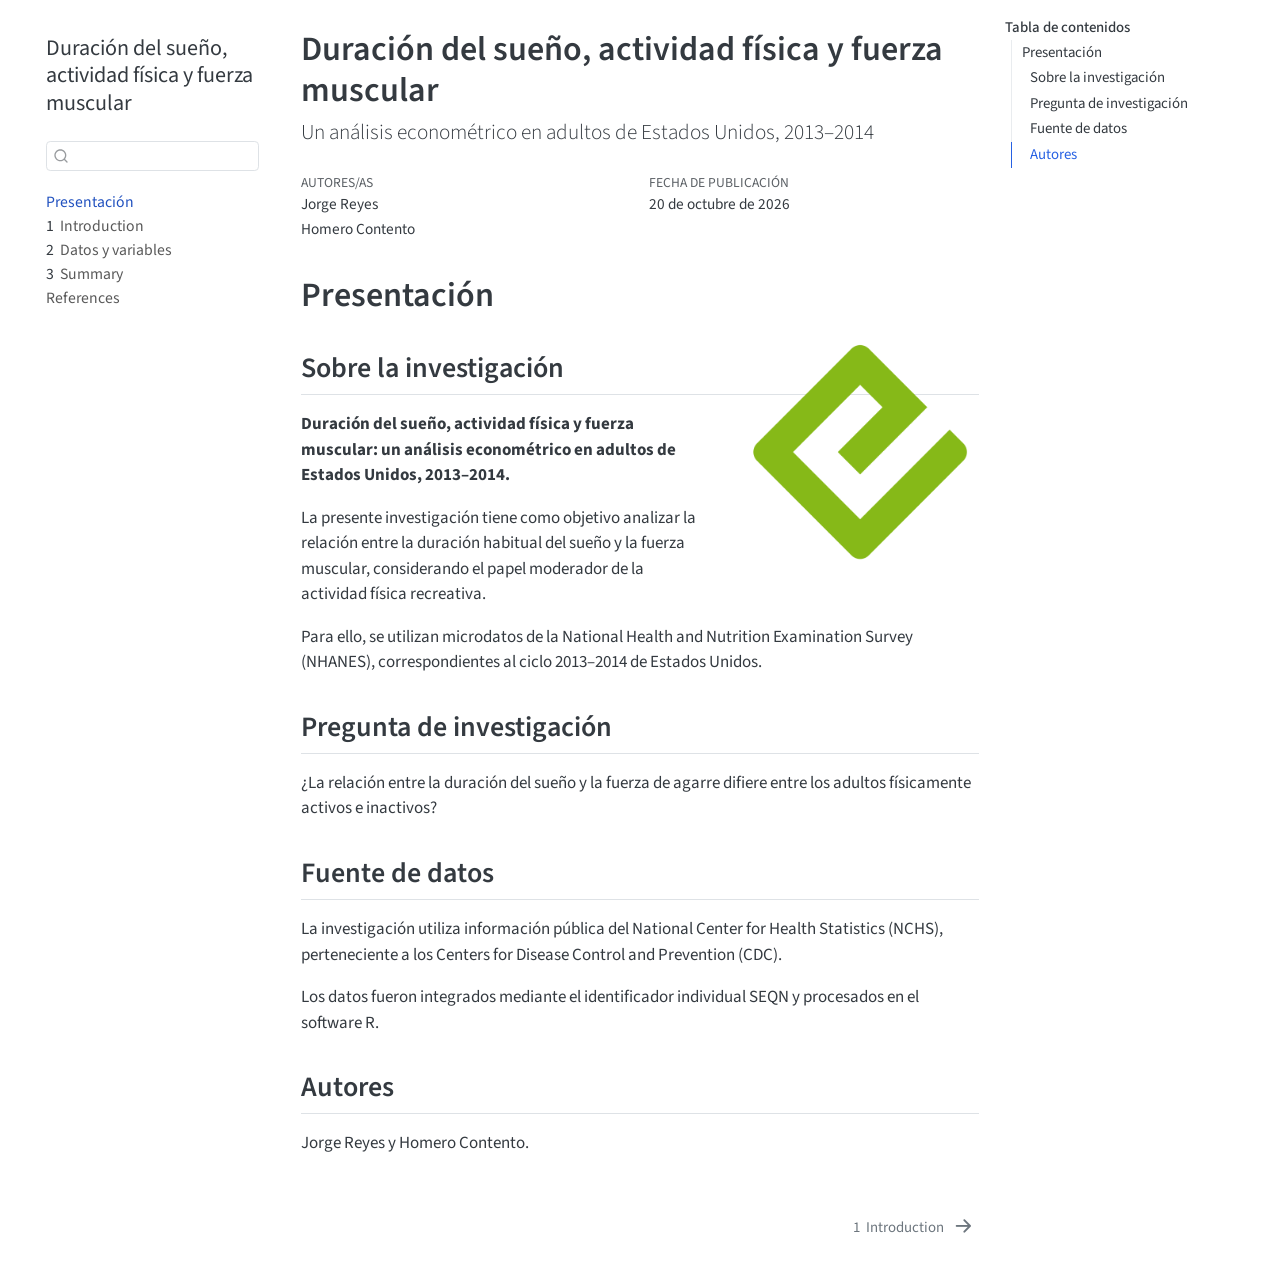
==== _book/index.html @ aa675093 "Proyecto de investigacion - Sueno, actividad fisica y fuerza muscular" ====
<!DOCTYPE html>
<html xmlns="http://www.w3.org/1999/xhtml" lang="es" xml:lang="es"><head>

<meta charset="utf-8">
<meta name="generator" content="quarto-1.10.19">

<meta name="viewport" content="width=device-width, initial-scale=1.0, user-scalable=yes">

<meta name="author" content="Jorge Reyes">
<meta name="author" content="Homero Contento">

<title>Duración del sueño, actividad física y fuerza muscular</title>
<style>
/* Default styles provided by pandoc.
** See https://pandoc.org/MANUAL.html#variables-for-html for config info.
*/
span.smallcaps{font-variant: small-caps;}
div.columns{display: flex; gap: 1.5em;}
div.column{flex: auto;}
@media screen {
div.columns{gap: min(4vw, 1.5em);}
div.column{overflow-x: auto;}
}
div.hanging-indent{margin-left: 1.5em; text-indent: -1.5em;}
ul.task-list{list-style: none;}
ul.task-list li input[type="checkbox"] {
  width: 0.8em;
  margin: 0 0.8em 0.2em -1em; /* quarto-specific, see https://github.com/quarto-dev/quarto-cli/issues/4556 */ 
  vertical-align: middle;
}
</style>


<script src="site_libs/quarto-nav/quarto-nav.js"></script>
<script src="site_libs/quarto-nav/headroom.min.js"></script>
<script src="site_libs/clipboard/clipboard.min.js"></script>
<script src="site_libs/quarto-search/autocomplete.umd.js"></script>
<script src="site_libs/quarto-search/fuse.min.js"></script>
<script src="site_libs/quarto-search/quarto-search.js"></script>
<meta name="quarto:offset" content="./">
<link href="./intro.html" rel="next">
<script src="site_libs/quarto-html/quarto.js" type="module"></script>
<script src="site_libs/quarto-html/tabsets/tabsets.js" type="module"></script>
<script src="site_libs/quarto-html/popper.min.js"></script>
<script src="site_libs/quarto-html/tippy.umd.min.js"></script>
<script src="site_libs/quarto-html/anchor.min.js"></script>
<link href="site_libs/quarto-html/tippy.css" rel="stylesheet">
<link href="site_libs/quarto-html/quarto-syntax-highlighting-bf27225e3a48a9273f3daa8f8e829971.css" rel="stylesheet" id="quarto-text-highlighting-styles">
<script src="site_libs/bootstrap/bootstrap.min.js"></script>
<link href="site_libs/bootstrap/bootstrap-icons.css" rel="stylesheet">
<link href="site_libs/bootstrap/bootstrap-631496449bf32ff9b0bb69a6bfd9195d.min.css" rel="stylesheet" append-hash="true" id="quarto-bootstrap" data-mode="light">
<script id="quarto-search-options" type="application/json">{
  "location": "sidebar",
  "copy-button": false,
  "collapse-after": 3,
  "panel-placement": "start",
  "type": "textbox",
  "limit": 50,
  "keyboard-shortcut": [
    "f",
    "/",
    "s"
  ],
  "show-item-context": false,
  "language": {
    "search-no-results-text": "No se han encontrado resultados",
    "search-matching-documents-text": "documentos encontrados",
    "search-copy-link-title": "Copiar el enlace en la búsqueda",
    "search-hide-matches-text": "Ocultar resultados adicionales",
    "search-more-match-text": "resultado adicional en este documento",
    "search-more-matches-text": "resultados adicionales en este documento",
    "search-clear-button-title": "Borrar",
    "search-text-placeholder": "",
    "search-detached-cancel-button-title": "Cancelar",
    "search-submit-button-title": "Enviar",
    "search-label": "Buscar"
  }
}</script>


</head>

<body class="nav-sidebar floating quarto-light">

<div id="quarto-search-results"></div>
  <header id="quarto-header" class="headroom fixed-top">
  <nav class="quarto-secondary-nav">
    <div class="container-fluid d-flex">
      <button type="button" class="quarto-btn-toggle btn" data-bs-toggle="collapse" role="button" data-bs-target=".quarto-sidebar-collapse-item" aria-controls="quarto-sidebar" aria-expanded="false" aria-label="Alternar barra lateral" onclick="if (window.quartoToggleHeadroom) { window.quartoToggleHeadroom(); }">
        <i class="bi bi-layout-text-sidebar-reverse"></i>
      </button>
        <nav class="quarto-page-breadcrumbs" aria-label="breadcrumb"><ol class="breadcrumb"><li class="breadcrumb-item"><a href="./index.html">Presentación</a></li></ol></nav>
        <a class="flex-grow-1" role="navigation" data-bs-toggle="collapse" data-bs-target=".quarto-sidebar-collapse-item" aria-controls="quarto-sidebar" aria-expanded="false" aria-label="Alternar barra lateral" onclick="if (window.quartoToggleHeadroom) { window.quartoToggleHeadroom(); }">      
        </a>
      <button type="button" class="btn quarto-search-button" aria-label="Buscar" onclick="window.quartoOpenSearch();">
        <i class="bi bi-search"></i>
      </button>
    </div>
  </nav>
</header>
<!-- content -->
<div id="quarto-content" class="quarto-container page-columns page-rows-contents page-layout-article">
<!-- sidebar -->
  <nav id="quarto-sidebar" class="sidebar collapse collapse-horizontal quarto-sidebar-collapse-item sidebar-navigation floating overflow-auto">
    <div class="pt-lg-2 mt-2 text-left sidebar-header">
    <div class="sidebar-title mb-0 py-0">
      <a href="./">Duración del sueño, actividad física y fuerza muscular</a> 
    </div>
      </div>
        <div class="mt-2 flex-shrink-0 align-items-center">
        <div class="sidebar-search">
        <div id="quarto-search" class="" title="Buscar"></div>
        </div>
        </div>
    <div class="sidebar-menu-container"> 
    <ul class="list-unstyled mt-1">
        <li class="sidebar-item">
  <div class="sidebar-item-container"> 
  <a href="./index.html" class="sidebar-item-text sidebar-link active">
 <span class="menu-text">Presentación</span></a>
  </div>
</li>
        <li class="sidebar-item">
  <div class="sidebar-item-container"> 
  <a href="./intro.html" class="sidebar-item-text sidebar-link">
 <span class="menu-text"><span class="chapter-number">1</span>&nbsp; <span class="chapter-title">Introduction</span></span></a>
  </div>
</li>
        <li class="sidebar-item">
  <div class="sidebar-item-container"> 
  <a href="./datos_variables.html" class="sidebar-item-text sidebar-link">
 <span class="menu-text"><span class="chapter-number">2</span>&nbsp; <span class="chapter-title">Datos y variables</span></span></a>
  </div>
</li>
        <li class="sidebar-item">
  <div class="sidebar-item-container"> 
  <a href="./summary.html" class="sidebar-item-text sidebar-link">
 <span class="menu-text"><span class="chapter-number">3</span>&nbsp; <span class="chapter-title">Summary</span></span></a>
  </div>
</li>
        <li class="sidebar-item">
  <div class="sidebar-item-container"> 
  <a href="./references.html" class="sidebar-item-text sidebar-link">
 <span class="menu-text">References</span></a>
  </div>
</li>
    </ul>
    </div>
</nav>
<div id="quarto-sidebar-glass" class="quarto-sidebar-collapse-item" data-bs-toggle="collapse" data-bs-target=".quarto-sidebar-collapse-item"></div>
<!-- margin-sidebar -->
    <div id="quarto-margin-sidebar" class="sidebar margin-sidebar">
        <nav id="TOC" role="doc-toc" class="toc-active">
    <h2 id="toc-title">Tabla de contenidos</h2>
   
  <ul>
  <li><a href="#presentación" id="toc-presentación" class="nav-link active" data-scroll-target="#presentación">Presentación</a>
  <ul class="collapse">
  <li><a href="#sobre-la-investigación" id="toc-sobre-la-investigación" class="nav-link" data-scroll-target="#sobre-la-investigación">Sobre la investigación</a></li>
  <li><a href="#pregunta-de-investigación" id="toc-pregunta-de-investigación" class="nav-link" data-scroll-target="#pregunta-de-investigación">Pregunta de investigación</a></li>
  <li><a href="#fuente-de-datos" id="toc-fuente-de-datos" class="nav-link" data-scroll-target="#fuente-de-datos">Fuente de datos</a></li>
  <li><a href="#autores" id="toc-autores" class="nav-link" data-scroll-target="#autores">Autores</a></li>
  </ul></li>
  </ul>
</nav>
    </div>
<!-- main -->
<main class="content" id="quarto-document-content">

<header id="title-block-header" class="quarto-title-block default">
<div class="quarto-title">
<h1 class="title">Duración del sueño, actividad física y fuerza muscular</h1>
<p class="subtitle lead">Un análisis econométrico en adultos de Estados Unidos, 2013–2014</p>
</div>



<div class="quarto-title-meta">

    <div>
    <div class="quarto-title-meta-heading">Autores/as</div>
    <div class="quarto-title-meta-contents">
             <p>Jorge Reyes </p>
             <p>Homero Contento </p>
          </div>
  </div>
    
    <div>
    <div class="quarto-title-meta-heading">Fecha de publicación</div>
    <div class="quarto-title-meta-contents">
      <p class="date">20 de octubre de 2026</p>
    </div>
  </div>
  
    
  </div>
  


</header>



<section id="presentación" class="level1 unnumbered">
<h1 class="unnumbered">Presentación</h1><p><img src="cover.png" title="Duración del sueño, actividad física y fuerza muscular" class="quarto-cover-image nolightbox img-fluid"></p>
<section id="sobre-la-investigación" class="level2">
<h2 class="anchored" data-anchor-id="sobre-la-investigación">Sobre la investigación</h2>
<p><strong>Duración del sueño, actividad física y fuerza muscular: un análisis econométrico en adultos de Estados Unidos, 2013–2014.</strong></p>
<p>La presente investigación tiene como objetivo analizar la relación entre la duración habitual del sueño y la fuerza muscular, considerando el papel moderador de la actividad física recreativa.</p>
<p>Para ello, se utilizan microdatos de la National Health and Nutrition Examination Survey (NHANES), correspondientes al ciclo 2013–2014 de Estados Unidos.</p>
</section>
<section id="pregunta-de-investigación" class="level2">
<h2 class="anchored" data-anchor-id="pregunta-de-investigación">Pregunta de investigación</h2>
<p>¿La relación entre la duración del sueño y la fuerza de agarre difiere entre los adultos físicamente activos e inactivos?</p>
</section>
<section id="fuente-de-datos" class="level2">
<h2 class="anchored" data-anchor-id="fuente-de-datos">Fuente de datos</h2>
<p>La investigación utiliza información pública del National Center for Health Statistics (NCHS), perteneciente a los Centers for Disease Control and Prevention (CDC).</p>
<p>Los datos fueron integrados mediante el identificador individual SEQN y procesados en el software R.</p>
</section>
<section id="autores" class="level2">
<h2 class="anchored" data-anchor-id="autores">Autores</h2>
<p>Jorge Reyes y Homero Contento.</p>


</section>
</section>

</main> <!-- /main -->
<script id="quarto-html-after-body" type="application/javascript">
  window.document.addEventListener("DOMContentLoaded", function (event) {
    const icon = "";
    const anchorJS = new window.AnchorJS();
    anchorJS.options = {
      placement: 'right',
      icon: icon
    };
    anchorJS.add('.anchored');
    const isCodeAnnotation = (el) => {
      for (const clz of el.classList) {
        if (clz.startsWith('code-annotation-')) {                     
          return true;
        }
      }
      return false;
    }
    const onCopySuccess = function(e) {
      // button target
      const button = e.trigger;
      // don't keep focus
      button.blur();
      // flash "checked"
      button.classList.add('code-copy-button-checked');
      var currentTitle = button.getAttribute("title");
      button.setAttribute("title", "Copiado");
      let tooltip;
      if (window.bootstrap) {
        button.setAttribute("data-bs-toggle", "tooltip");
        button.setAttribute("data-bs-placement", "left");
        button.setAttribute("data-bs-title", "Copiado");
        tooltip = new bootstrap.Tooltip(button, 
          { trigger: "manual", 
            customClass: "code-copy-button-tooltip",
            offset: [0, -8]});
        tooltip.show();    
      }
      setTimeout(function() {
        if (tooltip) {
          tooltip.hide();
          button.removeAttribute("data-bs-title");
          button.removeAttribute("data-bs-toggle");
          button.removeAttribute("data-bs-placement");
        }
        button.setAttribute("title", currentTitle);
        button.classList.remove('code-copy-button-checked');
      }, 1000);
      // clear code selection
      e.clearSelection();
    }
    const getTextToCopy = function(trigger) {
      const outerScaffold = trigger.parentElement.cloneNode(true);
      const codeEl = outerScaffold.querySelector('code');
      for (const childEl of codeEl.children) {
        if (isCodeAnnotation(childEl)) {
          childEl.remove();
        }
      }
      return codeEl.innerText;
    }
    const clipboard = new window.ClipboardJS('.code-copy-button:not([data-in-quarto-modal])', {
      text: getTextToCopy
    });
    clipboard.on('success', onCopySuccess);
    if (window.document.getElementById('quarto-embedded-source-code-modal')) {
      const clipboardModal = new window.ClipboardJS('.code-copy-button[data-in-quarto-modal]', {
        text: getTextToCopy,
        container: window.document.getElementById('quarto-embedded-source-code-modal')
      });
      clipboardModal.on('success', onCopySuccess);
    }
      var localhostRegex = new RegExp(/^(?:http|https):\/\/localhost\:?[0-9]*\//);
      var mailtoRegex = new RegExp(/^mailto:/);
        var filterRegex = new RegExp('/' + window.location.host + '/');
      var isInternal = (href) => {
          return filterRegex.test(href) || localhostRegex.test(href) || mailtoRegex.test(href);
      }
      // Inspect non-navigation links and adorn them if external
     var links = window.document.querySelectorAll('a[href]:not(.nav-link):not(.navbar-brand):not(.toc-action):not(.sidebar-link):not(.sidebar-item-toggle):not(.pagination-link):not(.no-external):not([aria-hidden]):not(.dropdown-item):not(.quarto-navigation-tool):not(.about-link)');
      for (var i=0; i<links.length; i++) {
        const link = links[i];
        if (!isInternal(link.href)) {
          // undo the damage that might have been done by quarto-nav.js in the case of
          // links that we want to consider external
          if (link.dataset.originalHref !== undefined) {
            link.href = link.dataset.originalHref;
          }
        }
      }
    function tippyHover(el, contentFn, onTriggerFn, onUntriggerFn) {
      const config = {
        allowHTML: true,
        maxWidth: 500,
        delay: 100,
        arrow: false,
        appendTo: function(el) {
            return el.parentElement;
        },
        interactive: true,
        interactiveBorder: 10,
        theme: 'quarto',
        placement: 'bottom-start',
      };
      if (contentFn) {
        config.content = contentFn;
      }
      if (onTriggerFn) {
        config.onTrigger = onTriggerFn;
      }
      if (onUntriggerFn) {
        config.onUntrigger = onUntriggerFn;
      }
      window.tippy(el, config); 
    }
    const noterefs = window.document.querySelectorAll('a[role="doc-noteref"]');
    for (var i=0; i<noterefs.length; i++) {
      const ref = noterefs[i];
      tippyHover(ref, function() {
        // use id or data attribute instead here
        let href = ref.getAttribute('data-footnote-href') || ref.getAttribute('href');
        try { href = new URL(href).hash; } catch {}
        const id = href.replace(/^#\/?/, "");
        const note = window.document.getElementById(id);
        if (note) {
          return note.innerHTML;
        } else {
          return "";
        }
      });
    }
    const xrefs = window.document.querySelectorAll('a.quarto-xref');
    const processXRef = (id, note) => {
      // Strip column container classes
      const stripColumnClz = (el) => {
        el.classList.remove("page-full", "page-columns");
        if (el.children) {
          for (const child of el.children) {
            stripColumnClz(child);
          }
        }
      }
      stripColumnClz(note)
      if (id === null || id.startsWith('sec-')) {
        // Special case sections, only their first couple elements
        const container = document.createElement("div");
        if (note.children && note.children.length > 2) {
          container.appendChild(note.children[0].cloneNode(true));
          for (let i = 1; i < note.children.length; i++) {
            const child = note.children[i];
            if (child.tagName === "P" && child.innerText === "") {
              continue;
            } else {
              container.appendChild(child.cloneNode(true));
              break;
            }
          }
          if (window.Quarto?.typesetMath) {
            window.Quarto.typesetMath(container);
          }
          return container.innerHTML
        } else {
          if (window.Quarto?.typesetMath) {
            window.Quarto.typesetMath(note);
          }
          return note.innerHTML;
        }
      } else {
        // Remove any anchor links if they are present
        const anchorLink = note.querySelector('a.anchorjs-link');
        if (anchorLink) {
          anchorLink.remove();
        }
        if (window.Quarto?.typesetMath) {
          window.Quarto.typesetMath(note);
        }
        if (note.classList.contains("callout")) {
          return note.outerHTML;
        } else {
          return note.innerHTML;
        }
      }
    }
    for (var i=0; i<xrefs.length; i++) {
      const xref = xrefs[i];
      tippyHover(xref, undefined, function(instance) {
        instance.disable();
        let url = xref.getAttribute('href');
        let hash = undefined; 
        if (url.startsWith('#')) {
          hash = url;
        } else {
          try { hash = new URL(url).hash; } catch {}
        }
        if (hash) {
          const id = hash.replace(/^#\/?/, "");
          const note = window.document.getElementById(id);
          if (note !== null) {
            try {
              const html = processXRef(id, note.cloneNode(true));
              instance.setContent(html);
            } finally {
              instance.enable();
              instance.show();
            }
          } else {
            // See if we can fetch this
            fetch(url.split('#')[0])
            .then(res => res.text())
            .then(html => {
              const parser = new DOMParser();
              const htmlDoc = parser.parseFromString(html, "text/html");
              const note = htmlDoc.getElementById(id);
              if (note !== null) {
                const html = processXRef(id, note);
                instance.setContent(html);
              } 
            }).finally(() => {
              instance.enable();
              instance.show();
            });
          }
        } else {
          // See if we can fetch a full url (with no hash to target)
          // This is a special case and we should probably do some content thinning / targeting
          fetch(url)
          .then(res => res.text())
          .then(html => {
            const parser = new DOMParser();
            const htmlDoc = parser.parseFromString(html, "text/html");
            const note = htmlDoc.querySelector('main.content');
            if (note !== null) {
              // This should only happen for chapter cross references
              // (since there is no id in the URL)
              // remove the first header
              if (note.children.length > 0 && note.children[0].tagName === "HEADER") {
                note.children[0].remove();
              }
              const html = processXRef(null, note);
              instance.setContent(html);
            } 
          }).finally(() => {
            instance.enable();
            instance.show();
          });
        }
      }, function(instance) {
      });
    }
        let selectedAnnoteEl;
        const selectorForAnnotation = ( cell, annotation) => {
          let cellAttr = 'data-code-cell="' + cell + '"';
          let lineAttr = 'data-code-annotation="' +  annotation + '"';
          const selector = 'span[' + cellAttr + '][' + lineAttr + ']';
          return selector;
        }
        const selectCodeLines = (annoteEl) => {
          const doc = window.document;
          const targetCell = annoteEl.getAttribute("data-target-cell");
          const targetAnnotation = annoteEl.getAttribute("data-target-annotation");
          const annoteSpan = window.document.querySelector(selectorForAnnotation(targetCell, targetAnnotation));
          const lines = annoteSpan.getAttribute("data-code-lines").split(",");
          const lineIds = lines.map((line) => {
            return targetCell + "-" + line;
          })
          let top = null;
          let height = null;
          let parent = null;
          if (lineIds.length > 0) {
              //compute the position of the single el (top and bottom and make a div)
              const el = window.document.getElementById(lineIds[0]);
              top = el.offsetTop;
              height = el.offsetHeight;
              parent = el.parentElement.parentElement;
            if (lineIds.length > 1) {
              const lastEl = window.document.getElementById(lineIds[lineIds.length - 1]);
              const bottom = lastEl.offsetTop + lastEl.offsetHeight;
              height = bottom - top;
            }
            if (top !== null && height !== null && parent !== null) {
              // cook up a div (if necessary) and position it 
              let div = window.document.getElementById("code-annotation-line-highlight");
              if (div === null) {
                div = window.document.createElement("div");
                div.setAttribute("id", "code-annotation-line-highlight");
                div.style.position = 'absolute';
                parent.appendChild(div);
              }
              div.style.top = top - 2 + "px";
              div.style.height = height + 4 + "px";
              div.style.left = 0;
              let gutterDiv = window.document.getElementById("code-annotation-line-highlight-gutter");
              if (gutterDiv === null) {
                gutterDiv = window.document.createElement("div");
                gutterDiv.setAttribute("id", "code-annotation-line-highlight-gutter");
                gutterDiv.style.position = 'absolute';
                const codeCell = window.document.getElementById(targetCell);
                const gutter = codeCell.querySelector('.code-annotation-gutter');
                gutter.appendChild(gutterDiv);
              }
              gutterDiv.style.top = top - 2 + "px";
              gutterDiv.style.height = height + 4 + "px";
            }
            selectedAnnoteEl = annoteEl;
          }
        };
        const unselectCodeLines = () => {
          const elementsIds = ["code-annotation-line-highlight", "code-annotation-line-highlight-gutter"];
          elementsIds.forEach((elId) => {
            const div = window.document.getElementById(elId);
            if (div) {
              div.remove();
            }
          });
          selectedAnnoteEl = undefined;
        };
          // Handle positioning of the toggle
      window.addEventListener(
        "resize",
        throttle(() => {
          elRect = undefined;
          if (selectedAnnoteEl) {
            selectCodeLines(selectedAnnoteEl);
          }
        }, 10)
      );
      function throttle(fn, ms) {
      let throttle = false;
      let timer;
        return (...args) => {
          if(!throttle) { // first call gets through
              fn.apply(this, args);
              throttle = true;
          } else { // all the others get throttled
              if(timer) clearTimeout(timer); // cancel #2
              timer = setTimeout(() => {
                fn.apply(this, args);
                timer = throttle = false;
              }, ms);
          }
        };
      }
        // Attach click handler to the DT
        const annoteDls = window.document.querySelectorAll('dt[data-target-cell]');
        for (const annoteDlNode of annoteDls) {
          annoteDlNode.addEventListener('click', (event) => {
            const clickedEl = event.target;
            if (clickedEl !== selectedAnnoteEl) {
              unselectCodeLines();
              const activeEl = window.document.querySelector('dt[data-target-cell].code-annotation-active');
              if (activeEl) {
                activeEl.classList.remove('code-annotation-active');
              }
              selectCodeLines(clickedEl);
              clickedEl.classList.add('code-annotation-active');
            } else {
              // Unselect the line
              unselectCodeLines();
              clickedEl.classList.remove('code-annotation-active');
            }
          });
        }
    const findCites = (el) => {
      const parentEl = el.parentElement;
      if (parentEl) {
        const cites = parentEl.dataset.cites;
        if (cites) {
          return {
            el,
            cites: cites.split(' ')
          };
        } else {
          return findCites(el.parentElement)
        }
      } else {
        return undefined;
      }
    };
    var bibliorefs = window.document.querySelectorAll('a[role="doc-biblioref"]');
    for (var i=0; i<bibliorefs.length; i++) {
      const ref = bibliorefs[i];
      const citeInfo = findCites(ref);
      if (citeInfo) {
        tippyHover(citeInfo.el, function() {
          var popup = window.document.createElement('div');
          citeInfo.cites.forEach(function(cite) {
            var citeDiv = window.document.createElement('div');
            citeDiv.classList.add('hanging-indent');
            citeDiv.classList.add('csl-entry');
            var biblioDiv = window.document.getElementById('ref-' + cite);
            if (biblioDiv) {
              citeDiv.innerHTML = biblioDiv.innerHTML;
            }
            popup.appendChild(citeDiv);
          });
          return popup.innerHTML;
        });
      }
    }
  });
  </script>
<nav class="page-navigation">
  <div class="nav-page nav-page-previous">
  </div>
  <div class="nav-page nav-page-next">
      <a href="./intro.html" class="pagination-link" aria-label="Introduction">
        <span class="nav-page-text"><span class="chapter-number">1</span>&nbsp; <span class="chapter-title">Introduction</span></span> <i class="bi bi-arrow-right-short"></i>
      </a>
  </div>
</nav>
</div> <!-- /content -->




</body></html>
---- _book/site_libs/quarto-html/tippy.css ----
.tippy-box[data-animation=fade][data-state=hidden]{opacity:0}[data-tippy-root]{max-width:calc(100vw - 10px)}.tippy-box{position:relative;background-color:#333;color:#fff;border-radius:4px;font-size:14px;line-height:1.4;white-space:normal;outline:0;transition-property:transform,visibility,opacity}.tippy-box[data-placement^=top]>.tippy-arrow{bottom:0}.tippy-box[data-placement^=top]>.tippy-arrow:before{bottom:-7px;left:0;border-width:8px 8px 0;border-top-color:initial;transform-origin:center top}.tippy-box[data-placement^=bottom]>.tippy-arrow{top:0}.tippy-box[data-placement^=bottom]>.tippy-arrow:before{top:-7px;left:0;border-width:0 8px 8px;border-bottom-color:initial;transform-origin:center bottom}.tippy-box[data-placement^=left]>.tippy-arrow{right:0}.tippy-box[data-placement^=left]>.tippy-arrow:before{border-width:8px 0 8px 8px;border-left-color:initial;right:-7px;transform-origin:center left}.tippy-box[data-placement^=right]>.tippy-arrow{left:0}.tippy-box[data-placement^=right]>.tippy-arrow:before{left:-7px;border-width:8px 8px 8px 0;border-right-color:initial;transform-origin:center right}.tippy-box[data-inertia][data-state=visible]{transition-timing-function:cubic-bezier(.54,1.5,.38,1.11)}.tippy-arrow{width:16px;height:16px;color:#333}.tippy-arrow:before{content:"";position:absolute;border-color:transparent;border-style:solid}.tippy-content{position:relative;padding:5px 9px;z-index:1}
---- _book/site_libs/quarto-html/quarto-syntax-highlighting-bf27225e3a48a9273f3daa8f8e829971.css ----
/* quarto syntax highlight colors */
:root {
  --quarto-hl-ot-color: #003B4F;
  --quarto-hl-at-color: #657422;
  --quarto-hl-ss-color: #20794D;
  --quarto-hl-an-color: #5E5E5E;
  --quarto-hl-fu-color: #4758AB;
  --quarto-hl-st-color: #20794D;
  --quarto-hl-cf-color: #003B4F;
  --quarto-hl-op-color: #5E5E5E;
  --quarto-hl-er-color: #AD0000;
  --quarto-hl-bn-color: #AD0000;
  --quarto-hl-al-color: #AD0000;
  --quarto-hl-va-color: #111111;
  --quarto-hl-bu-color: inherit;
  --quarto-hl-ex-color: inherit;
  --quarto-hl-pp-color: #AD0000;
  --quarto-hl-in-color: #5E5E5E;
  --quarto-hl-vs-color: #20794D;
  --quarto-hl-wa-color: #5E5E5E;
  --quarto-hl-do-color: #5E5E5E;
  --quarto-hl-im-color: #00769E;
  --quarto-hl-ch-color: #20794D;
  --quarto-hl-dt-color: #AD0000;
  --quarto-hl-fl-color: #AD0000;
  --quarto-hl-co-color: #5E5E5E;
  --quarto-hl-cv-color: #5E5E5E;
  --quarto-hl-cn-color: #8f5902;
  --quarto-hl-sc-color: #5E5E5E;
  --quarto-hl-dv-color: #AD0000;
  --quarto-hl-kw-color: #003B4F;
}

/* other quarto variables */
:root {
  --quarto-font-monospace: SFMono-Regular, Menlo, Monaco, Consolas, "Liberation Mono", "Courier New", monospace;
}

/* syntax highlight based on Pandoc's rules */
pre > code.sourceCode > span {
  color: #003B4F;
}

code.sourceCode > span {
  color: #003B4F;
}

div.sourceCode,
div.sourceCode pre.sourceCode {
  color: #003B4F;
}

/* Normal */
code span {
  color: #003B4F;
}

/* Alert */
code span.al {
  color: #AD0000;
  font-style: inherit;
}

/* Annotation */
code span.an {
  color: #5E5E5E;
  font-style: inherit;
}

/* Attribute */
code span.at {
  color: #657422;
  font-style: inherit;
}

/* BaseN */
code span.bn {
  color: #AD0000;
  font-style: inherit;
}

/* BuiltIn */
code span.bu {
  font-style: inherit;
}

/* ControlFlow */
code span.cf {
  color: #003B4F;
  font-weight: bold;
  font-style: inherit;
}

/* Char */
code span.ch {
  color: #20794D;
  font-style: inherit;
}

/* Constant */
code span.cn {
  color: #8f5902;
  font-style: inherit;
}

/* Comment */
code span.co {
  color: #5E5E5E;
  font-style: inherit;
}

/* CommentVar */
code span.cv {
  color: #5E5E5E;
  font-style: italic;
}

/* Documentation */
code span.do {
  color: #5E5E5E;
  font-style: italic;
}

/* DataType */
code span.dt {
  color: #AD0000;
  font-style: inherit;
}

/* DecVal */
code span.dv {
  color: #AD0000;
  font-style: inherit;
}

/* Error */
code span.er {
  color: #AD0000;
  font-style: inherit;
}

/* Extension */
code span.ex {
  font-style: inherit;
}

/* Float */
code span.fl {
  color: #AD0000;
  font-style: inherit;
}

/* Function */
code span.fu {
  color: #4758AB;
  font-style: inherit;
}

/* Import */
code span.im {
  color: #00769E;
  font-style: inherit;
}

/* Information */
code span.in {
  color: #5E5E5E;
  font-style: inherit;
}

/* Keyword */
code span.kw {
  color: #003B4F;
  font-weight: bold;
  font-style: inherit;
}

/* Operator */
code span.op {
  color: #5E5E5E;
  font-style: inherit;
}

/* Other */
code span.ot {
  color: #003B4F;
  font-style: inherit;
}

/* Preprocessor */
code span.pp {
  color: #AD0000;
  font-style: inherit;
}

/* SpecialChar */
code span.sc {
  color: #5E5E5E;
  font-style: inherit;
}

/* SpecialString */
code span.ss {
  color: #20794D;
  font-style: inherit;
}

/* String */
code span.st {
  color: #20794D;
  font-style: inherit;
}

/* Variable */
code span.va {
  color: #111111;
  font-style: inherit;
}

/* VerbatimString */
code span.vs {
  color: #20794D;
  font-style: inherit;
}

/* Warning */
code span.wa {
  color: #5E5E5E;
  font-style: italic;
}

.prevent-inlining {
  content: "</";
}

/*# sourceMappingURL=8be38f48d34c45af72792cbd699585e7.css.map */
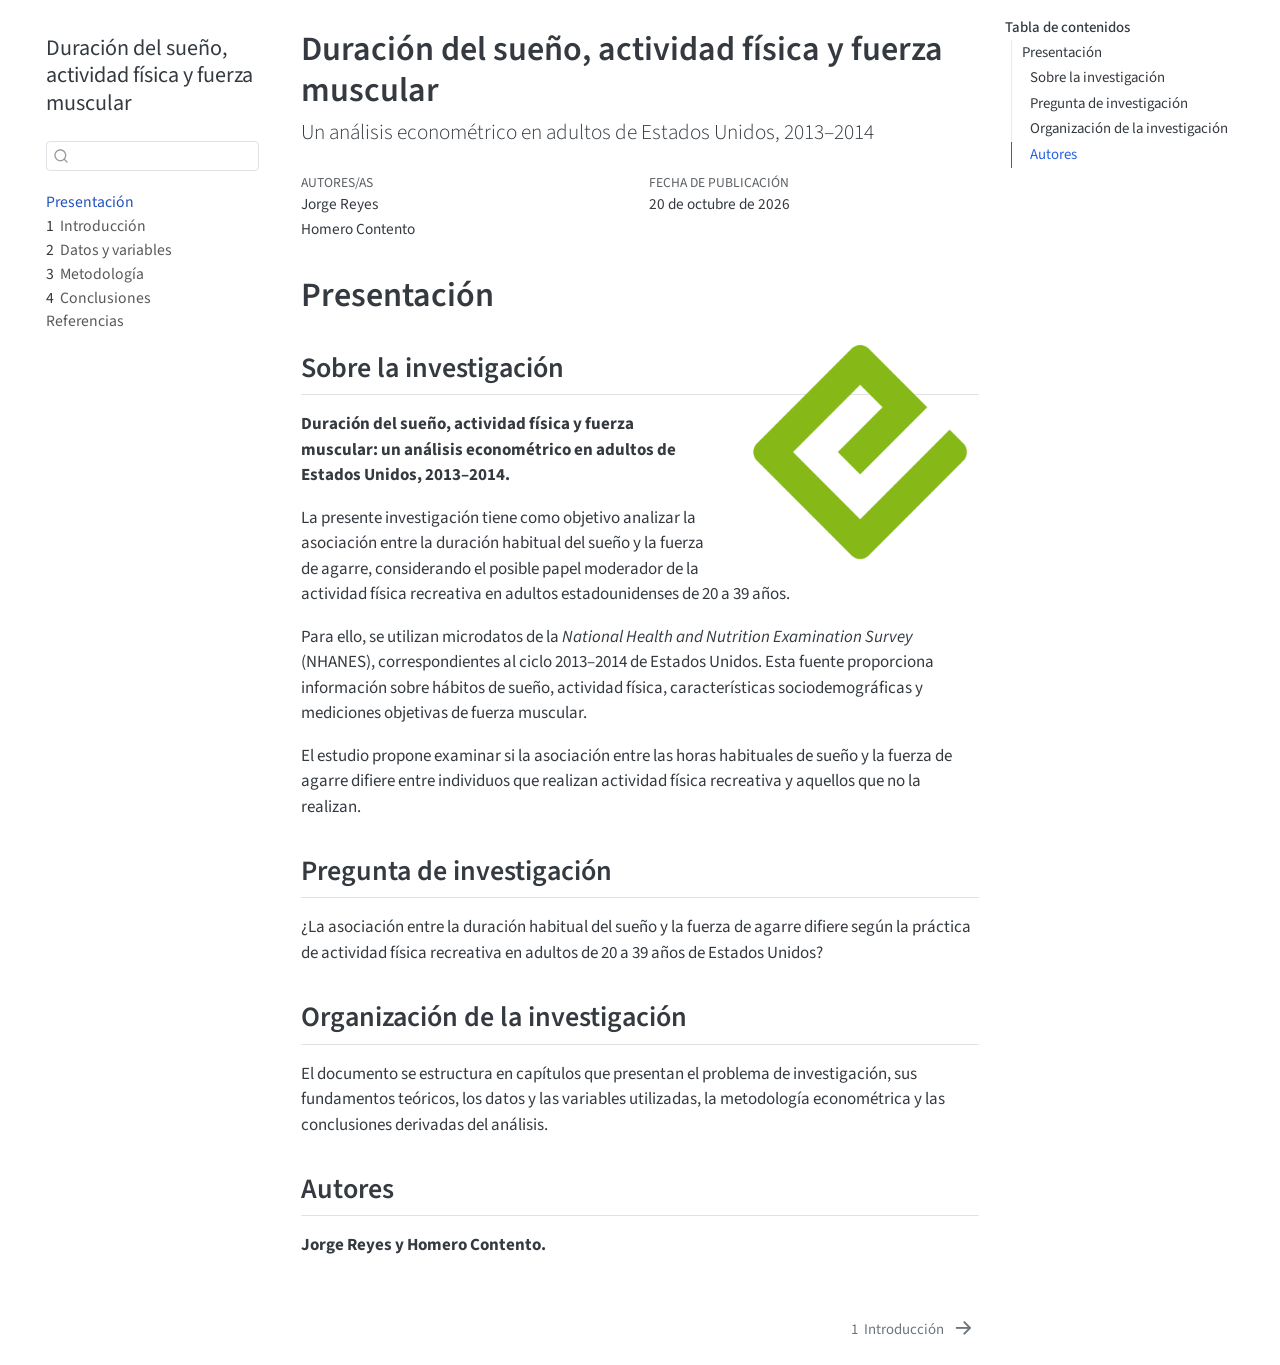
==== commit e9c2d7a3: "Actualizacion de capitulos, fundamentacion teorica y metodologia" ====
--- a/_book/index.html
+++ b/_book/index.html
@@ -123,7 +123,7 @@
         <li class="sidebar-item">
   <div class="sidebar-item-container"> 
   <a href="./intro.html" class="sidebar-item-text sidebar-link">
- <span class="menu-text"><span class="chapter-number">1</span>&nbsp; <span class="chapter-title">Introduction</span></span></a>
+ <span class="menu-text"><span class="chapter-number">1</span>&nbsp; <span class="chapter-title">Introducción</span></span></a>
   </div>
 </li>
         <li class="sidebar-item">
@@ -134,14 +134,20 @@
 </li>
         <li class="sidebar-item">
   <div class="sidebar-item-container"> 
+  <a href="./metodologia.html" class="sidebar-item-text sidebar-link">
+ <span class="menu-text"><span class="chapter-number">3</span>&nbsp; <span class="chapter-title">Metodología</span></span></a>
+  </div>
+</li>
+        <li class="sidebar-item">
+  <div class="sidebar-item-container"> 
   <a href="./summary.html" class="sidebar-item-text sidebar-link">
- <span class="menu-text"><span class="chapter-number">3</span>&nbsp; <span class="chapter-title">Summary</span></span></a>
+ <span class="menu-text"><span class="chapter-number">4</span>&nbsp; <span class="chapter-title">Conclusiones</span></span></a>
   </div>
 </li>
         <li class="sidebar-item">
   <div class="sidebar-item-container"> 
   <a href="./references.html" class="sidebar-item-text sidebar-link">
- <span class="menu-text">References</span></a>
+ <span class="menu-text">Referencias</span></a>
   </div>
 </li>
     </ul>
@@ -158,7 +164,7 @@
   <ul class="collapse">
   <li><a href="#sobre-la-investigación" id="toc-sobre-la-investigación" class="nav-link" data-scroll-target="#sobre-la-investigación">Sobre la investigación</a></li>
   <li><a href="#pregunta-de-investigación" id="toc-pregunta-de-investigación" class="nav-link" data-scroll-target="#pregunta-de-investigación">Pregunta de investigación</a></li>
-  <li><a href="#fuente-de-datos" id="toc-fuente-de-datos" class="nav-link" data-scroll-target="#fuente-de-datos">Fuente de datos</a></li>
+  <li><a href="#organización-de-la-investigación" id="toc-organización-de-la-investigación" class="nav-link" data-scroll-target="#organización-de-la-investigación">Organización de la investigación</a></li>
   <li><a href="#autores" id="toc-autores" class="nav-link" data-scroll-target="#autores">Autores</a></li>
   </ul></li>
   </ul>
@@ -206,21 +212,21 @@
 <section id="sobre-la-investigación" class="level2">
 <h2 class="anchored" data-anchor-id="sobre-la-investigación">Sobre la investigación</h2>
 <p><strong>Duración del sueño, actividad física y fuerza muscular: un análisis econométrico en adultos de Estados Unidos, 2013–2014.</strong></p>
-<p>La presente investigación tiene como objetivo analizar la relación entre la duración habitual del sueño y la fuerza muscular, considerando el papel moderador de la actividad física recreativa.</p>
-<p>Para ello, se utilizan microdatos de la National Health and Nutrition Examination Survey (NHANES), correspondientes al ciclo 2013–2014 de Estados Unidos.</p>
+<p>La presente investigación tiene como objetivo analizar la asociación entre la duración habitual del sueño y la fuerza de agarre, considerando el posible papel moderador de la actividad física recreativa en adultos estadounidenses de 20 a 39 años.</p>
+<p>Para ello, se utilizan microdatos de la <em>National Health and Nutrition Examination Survey</em> (NHANES), correspondientes al ciclo 2013–2014 de Estados Unidos. Esta fuente proporciona información sobre hábitos de sueño, actividad física, características sociodemográficas y mediciones objetivas de fuerza muscular.</p>
+<p>El estudio propone examinar si la asociación entre las horas habituales de sueño y la fuerza de agarre difiere entre individuos que realizan actividad física recreativa y aquellos que no la realizan.</p>
 </section>
 <section id="pregunta-de-investigación" class="level2">
 <h2 class="anchored" data-anchor-id="pregunta-de-investigación">Pregunta de investigación</h2>
-<p>¿La relación entre la duración del sueño y la fuerza de agarre difiere entre los adultos físicamente activos e inactivos?</p>
+<p>¿La asociación entre la duración habitual del sueño y la fuerza de agarre difiere según la práctica de actividad física recreativa en adultos de 20 a 39 años de Estados Unidos?</p>
 </section>
-<section id="fuente-de-datos" class="level2">
-<h2 class="anchored" data-anchor-id="fuente-de-datos">Fuente de datos</h2>
-<p>La investigación utiliza información pública del National Center for Health Statistics (NCHS), perteneciente a los Centers for Disease Control and Prevention (CDC).</p>
-<p>Los datos fueron integrados mediante el identificador individual SEQN y procesados en el software R.</p>
+<section id="organización-de-la-investigación" class="level2">
+<h2 class="anchored" data-anchor-id="organización-de-la-investigación">Organización de la investigación</h2>
+<p>El documento se estructura en capítulos que presentan el problema de investigación, sus fundamentos teóricos, los datos y las variables utilizadas, la metodología econométrica y las conclusiones derivadas del análisis.</p>
 </section>
 <section id="autores" class="level2">
 <h2 class="anchored" data-anchor-id="autores">Autores</h2>
-<p>Jorge Reyes y Homero Contento.</p>
+<p><strong>Jorge Reyes y Homero Contento.</strong></p>
 
 
 </section>
@@ -631,8 +637,8 @@
   <div class="nav-page nav-page-previous">
   </div>
   <div class="nav-page nav-page-next">
-      <a href="./intro.html" class="pagination-link" aria-label="Introduction">
-        <span class="nav-page-text"><span class="chapter-number">1</span>&nbsp; <span class="chapter-title">Introduction</span></span> <i class="bi bi-arrow-right-short"></i>
+      <a href="./intro.html" class="pagination-link" aria-label="Introducción">
+        <span class="nav-page-text"><span class="chapter-number">1</span>&nbsp; <span class="chapter-title">Introducción</span></span> <i class="bi bi-arrow-right-short"></i>
       </a>
   </div>
 </nav>
